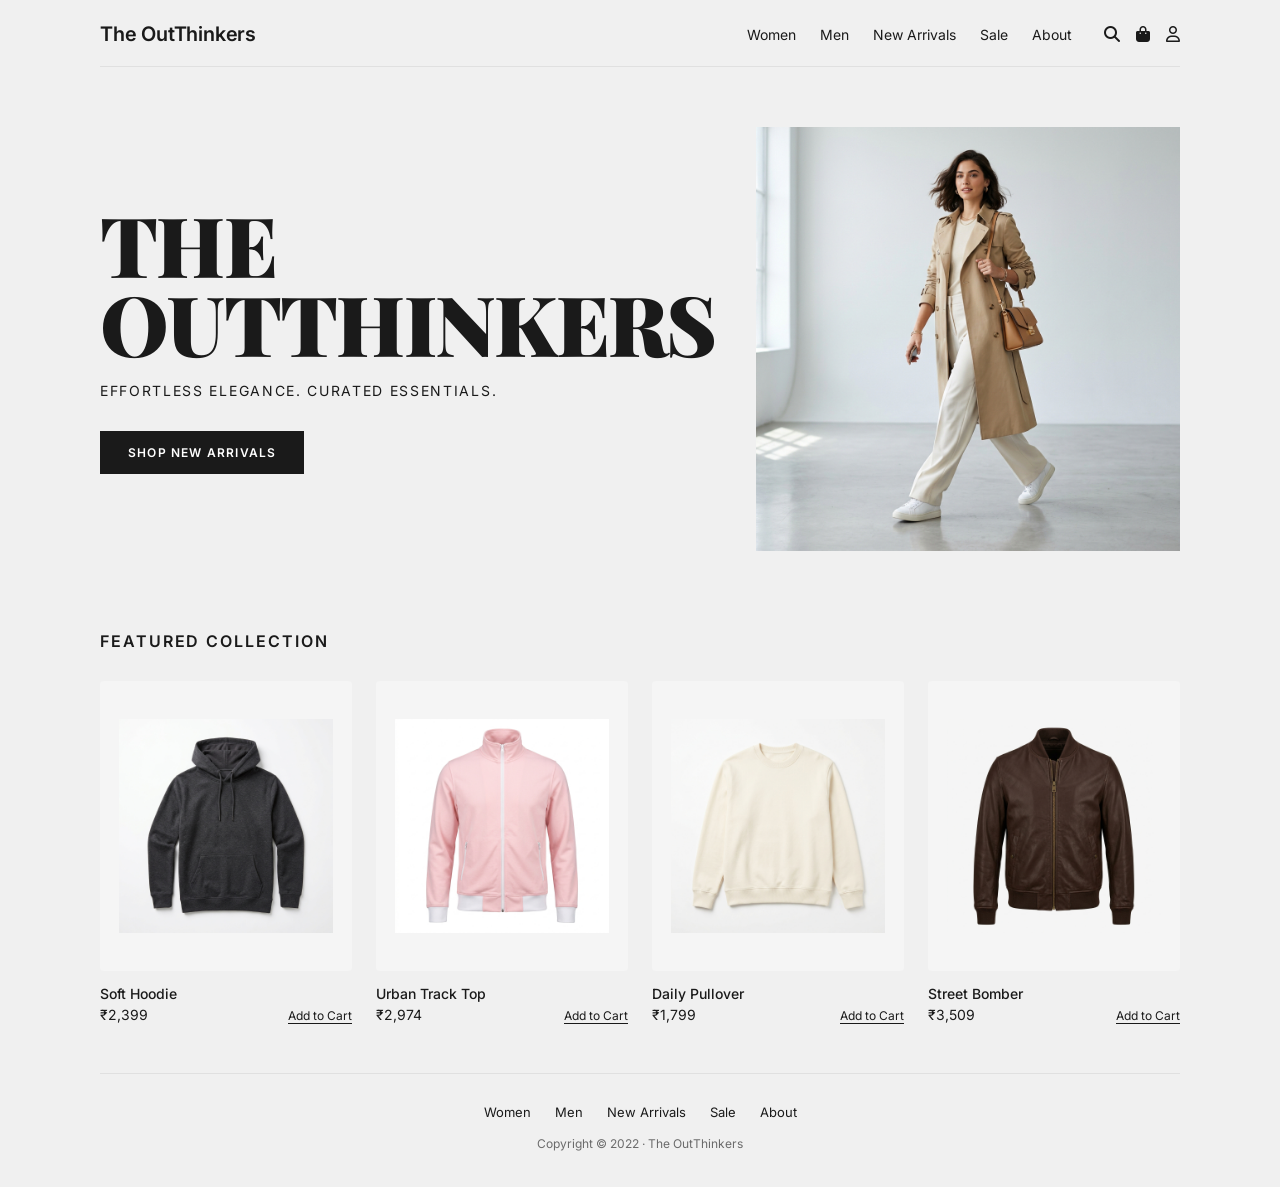
==== index.html @ f1b812b6 "Initial commit — The OutThinkers e-commerce site" ====
<!DOCTYPE html>
<html lang="en">
<head>
  <meta charset="UTF-8">
  <meta name="viewport" content="width=device-width, initial-scale=1.0">
  <meta name="description" content="The OutThinkers — Effortless elegance. Curated essentials. Shop women's and men's fashion.">
  <title>The OutThinkers</title>
  <link rel="icon" type="image/png" href="images/favicon.png">
  <link rel="preconnect" href="https://fonts.googleapis.com">
  <link rel="preconnect" href="https://fonts.gstatic.com" crossorigin>
  <link href="https://fonts.googleapis.com/css2?family=Inter:wght@400;500;600&family=Playfair+Display:wght@700;800;900&display=swap" rel="stylesheet">
  <link rel="stylesheet" href="https://cdnjs.cloudflare.com/ajax/libs/font-awesome/6.5.0/css/all.min.css">
  <link rel="stylesheet" href="css/index.css">
</head>
<body>
  <div class="page-shell">

    <!-- ───── Header / Navbar ───── -->
    <header class="topbar" id="topbar">
      <a class="brand" href="index.html" aria-label="The OutThinkers home">
        <span class="brand-name">The OutThinkers</span>
      </a>

      <div class="topbar-right">
        <nav class="site-nav" aria-label="Main navigation">
          <a href="women.html">Women</a>
          <a href="men.html">Men</a>
          <a href="new-arrivals.html">New Arrivals</a>
          <a href="sale.html">Sale</a>
          <a href="about.html">About</a>
        </nav>

        <div class="icon-actions">
          <a href="search.html" aria-label="Search" id="searchIcon"><i class="fa-solid fa-magnifying-glass"></i></a>
          <a href="cart.html" aria-label="View cart" id="cartIcon"><i class="fa-solid fa-bag-shopping"></i></a>
          <a href="account.html" aria-label="Account" id="accountIcon"><i class="fa-regular fa-user"></i></a>
        </div>
      </div>
    </header>

    <main>

      <!-- ───── Hero ───── -->
      <section class="hero" id="hero">
        <div class="hero-copy">
          <h1>THE<br>OUTTHINKERS</h1>
          <p class="hero-tagline">EFFORTLESS ELEGANCE. CURATED ESSENTIALS.</p>
          <a href="new-arrivals.html" class="btn-shop" id="shopNewArrivals">SHOP NEW ARRIVALS</a>
        </div>
        <div class="hero-image">
          <img src="images/hero-model.png" alt="Model in beige trench coat — The OutThinkers new arrivals">
        </div>
      </section>

      <!-- ───── Featured Collection ───── -->
      <section class="featured" id="featuredCollection">
        <h2 class="featured-heading">FEATURED COLLECTION</h2>

        <div class="product-grid" id="productGrid">

          <article class="product-card" data-product-id="home-1" data-mrp="2999" data-discount="20" data-category="Home Collection">
            <div class="product-img-wrap">
              <img src="images/soft-hoodie.png" alt="Soft Hoodie">
            </div>
            <div class="product-info">
              <div class="product-details">
                <h3>Soft Hoodie</h3>
                <p class="price">₹2,399</p>
              </div>
              <button class="add-to-cart" data-product="home-1">Add to Cart</button>
            </div>
          </article>

          <article class="product-card" data-product-id="home-2" data-mrp="3499" data-discount="15" data-category="Home Collection">
            <div class="product-img-wrap">
              <img src="images/urban-track-top.png" alt="Urban Track Top">
            </div>
            <div class="product-info">
              <div class="product-details">
                <h3>Urban Track Top</h3>
                <p class="price">₹2,974</p>
              </div>
              <button class="add-to-cart" data-product="home-2">Add to Cart</button>
            </div>
          </article>

          <article class="product-card" data-product-id="home-3" data-mrp="1999" data-discount="10" data-category="Home Collection">
            <div class="product-img-wrap">
              <img src="images/daily-pullover.png" alt="Daily Pullover">
            </div>
            <div class="product-info">
              <div class="product-details">
                <h3>Daily Pullover</h3>
                <p class="price">₹1,799</p>
              </div>
              <button class="add-to-cart" data-product="home-3">Add to Cart</button>
            </div>
          </article>

          <article class="product-card" data-product-id="home-4" data-mrp="4499" data-discount="22" data-category="Home Collection">
            <div class="product-img-wrap">
              <img src="images/street-bomber.png" alt="Street Bomber">
            </div>
            <div class="product-info">
              <div class="product-details">
                <h3>Street Bomber</h3>
                <p class="price">₹3,509</p>
              </div>
              <button class="add-to-cart" data-product="home-4">Add to Cart</button>
            </div>
          </article>

        </div>
      </section>

    </main>

    <!-- ───── Footer ───── -->
    <footer class="site-footer" id="siteFooter">
      <nav class="footer-nav" aria-label="Footer navigation">
        <a href="women.html">Women</a>
        <a href="men.html">Men</a>
        <a href="new-arrivals.html">New Arrivals</a>
        <a href="sale.html">Sale</a>
        <a href="about.html">About</a>
      </nav>
      <p class="copyright">Copyright &copy; 2022 · The OutThinkers</p>
    </footer>

  </div>

  <script src="js/cartManager.js"></script>
  <script src="js/index.js"></script>
</body>
</html>
---- css/index.css ----
/* ══════════════════════════════════════════
   The OutThinkers – index.css
   Matches the uploaded reference design
   ══════════════════════════════════════════ */

/* ── Reset & Base ───────────────────────── */
*,
*::before,
*::after {
  margin: 0;
  padding: 0;
  box-sizing: border-box;
}

:root {
  --bg: #f0f0f0;
  --card-bg: #f5f5f5;
  --ink: #1a1a1a;
  --muted: #6b6b6b;
  --border: #e0e0e0;
  --font-sans: "Inter", system-ui, sans-serif;
  --font-serif: "Playfair Display", "Georgia", serif;
}

html {
  scroll-behavior: smooth;
}

body {
  font-family: var(--font-sans);
  background: var(--bg);
  color: var(--ink);
  -webkit-font-smoothing: antialiased;
  -moz-osx-font-smoothing: grayscale;
}

a {
  color: inherit;
  text-decoration: none;
}

img {
  display: block;
  max-width: 100%;
}

button {
  font-family: inherit;
  cursor: pointer;
}

/* ── Page Shell ─────────────────────────── */
.page-shell {
  max-width: 1160px;
  margin: 0 auto;
  padding: 0 40px;
}

/* ══════════════════════════════════════════
   HEADER / TOPBAR
   ══════════════════════════════════════════ */
.topbar {
  display: flex;
  align-items: center;
  justify-content: space-between;
  padding: 22px 0 20px;
  border-bottom: 1px solid var(--border);
}

.brand {
  display: inline-flex;
  align-items: center;
  gap: 0;
}

.brand-name {
  font-family: var(--font-sans);
  font-weight: 600;
  font-size: 20px;
  letter-spacing: -0.01em;
  color: var(--ink);
}

.topbar-right {
  display: flex;
  align-items: center;
  gap: 32px;
}

.site-nav {
  display: flex;
  gap: 24px;
  align-items: center;
}

.site-nav a {
  font-size: 14px;
  font-weight: 400;
  color: var(--ink);
  transition: opacity 0.2s ease;
}

.site-nav a:hover {
  opacity: 0.6;
}

.icon-actions {
  display: flex;
  gap: 16px;
  align-items: center;
}

.icon-actions a {
  font-size: 16px;
  color: var(--ink);
  transition: opacity 0.2s ease;
}

.icon-actions a:hover {
  opacity: 0.55;
}

/* ══════════════════════════════════════════
   HERO
   ══════════════════════════════════════════ */
.hero {
  display: grid;
  grid-template-columns: 1fr 1fr;
  align-items: center;
  gap: 40px;
  padding: 60px 0 50px;
  min-height: 500px;
}

.hero-copy {
  display: flex;
  flex-direction: column;
  gap: 0;
}

.hero-copy h1 {
  font-family: var(--font-serif);
  font-weight: 900;
  font-size: clamp(52px, 6.5vw, 90px);
  line-height: 0.95;
  letter-spacing: -0.02em;
  color: var(--ink);
  margin-bottom: 20px;
}

.hero-tagline {
  font-family: var(--font-sans);
  font-size: 14px;
  font-weight: 400;
  letter-spacing: 0.12em;
  color: var(--ink);
  margin-bottom: 32px;
}

.btn-shop {
  display: inline-block;
  background: var(--ink);
  color: #fff;
  font-size: 12px;
  font-weight: 600;
  letter-spacing: 0.1em;
  padding: 14px 28px;
  border: none;
  transition: background 0.25s ease, transform 0.2s ease;
  align-self: flex-start;
}

.btn-shop:hover {
  background: #333;
  transform: translateY(-1px);
}

.hero-image {
  display: flex;
  justify-content: center;
  align-items: flex-end;
  overflow: hidden;
}

.hero-image img {
  width: 100%;
  max-width: 480px;
  height: auto;
  object-fit: cover;
  object-position: top center;
}

/* ══════════════════════════════════════════
   FEATURED COLLECTION
   ══════════════════════════════════════════ */
.featured {
  padding: 30px 0 50px;
}

.featured-heading {
  font-family: var(--font-sans);
  font-weight: 600;
  font-size: 16px;
  letter-spacing: 0.12em;
  color: var(--ink);
  margin-bottom: 30px;
}

.product-grid {
  display: grid;
  grid-template-columns: repeat(4, 1fr);
  gap: 24px;
}

/* ── Product Card ──────────────────────── */
.product-card {
  display: flex;
  flex-direction: column;
}

.product-img-wrap {
  background: var(--card-bg);
  border-radius: 4px;
  overflow: hidden;
  aspect-ratio: 1 / 1.15;
  display: flex;
  align-items: center;
  justify-content: center;
  margin-bottom: 14px;
}

.product-img-wrap img {
  width: 85%;
  height: 85%;
  object-fit: contain;
  transition: transform 0.35s ease;
}

.product-card:hover .product-img-wrap img {
  transform: scale(1.05);
}

.product-info {
  display: flex;
  align-items: flex-end;
  justify-content: space-between;
  gap: 8px;
}

.product-details h3 {
  font-family: var(--font-sans);
  font-size: 14px;
  font-weight: 500;
  color: var(--ink);
  margin-bottom: 4px;
}

.product-details .price {
  font-family: var(--font-sans);
  font-size: 14px;
  font-weight: 400;
  color: var(--ink);
}

.add-to-cart {
  background: none;
  border: none;
  font-size: 12px;
  font-weight: 400;
  color: var(--ink);
  padding: 0;
  text-decoration: underline;
  text-underline-offset: 3px;
  white-space: nowrap;
  transition: opacity 0.2s ease;
}

.add-to-cart:hover {
  opacity: 0.6;
}

/* ══════════════════════════════════════════
   FOOTER
   ══════════════════════════════════════════ */
.site-footer {
  border-top: 1px solid var(--border);
  padding: 30px 0 36px;
  text-align: center;
}

.footer-nav {
  display: flex;
  justify-content: center;
  gap: 24px;
  margin-bottom: 16px;
}

.footer-nav a {
  font-size: 13px;
  font-weight: 400;
  color: var(--ink);
  transition: opacity 0.2s ease;
}

.footer-nav a:hover {
  opacity: 0.6;
}

.copyright {
  font-size: 12px;
  color: var(--muted);
}

/* ══════════════════════════════════════════
   RESPONSIVE
   ══════════════════════════════════════════ */
@media (max-width: 960px) {
  .page-shell {
    padding: 0 24px;
  }

  .hero {
    grid-template-columns: 1fr;
    gap: 30px;
    padding: 40px 0;
    min-height: auto;
  }

  .hero-copy h1 {
    font-size: 56px;
  }

  .hero-image img {
    max-width: 360px;
  }

  .product-grid {
    grid-template-columns: repeat(2, 1fr);
    gap: 20px;
  }

  .topbar-right {
    gap: 20px;
  }

  .site-nav {
    gap: 16px;
  }

  .site-nav a {
    font-size: 13px;
  }
}

@media (max-width: 640px) {
  .page-shell {
    padding: 0 16px;
  }

  .topbar {
    flex-wrap: wrap;
    gap: 12px;
    padding: 16px 0;
  }

  .topbar-right {
    flex-wrap: wrap;
    gap: 12px;
  }

  .site-nav {
    order: 3;
    width: 100%;
    justify-content: center;
    flex-wrap: wrap;
    gap: 12px;
  }

  .hero {
    padding: 30px 0;
    text-align: center;
  }

  .hero-copy h1 {
    font-size: 44px;
  }

  .btn-shop {
    align-self: center;
  }

  .hero-image img {
    max-width: 280px;
  }

  .product-grid {
    grid-template-columns: 1fr 1fr;
    gap: 16px;
  }

  .product-info {
    flex-direction: column;
    align-items: flex-start;
    gap: 6px;
  }

  .footer-nav {
    flex-wrap: wrap;
    gap: 14px;
  }
}
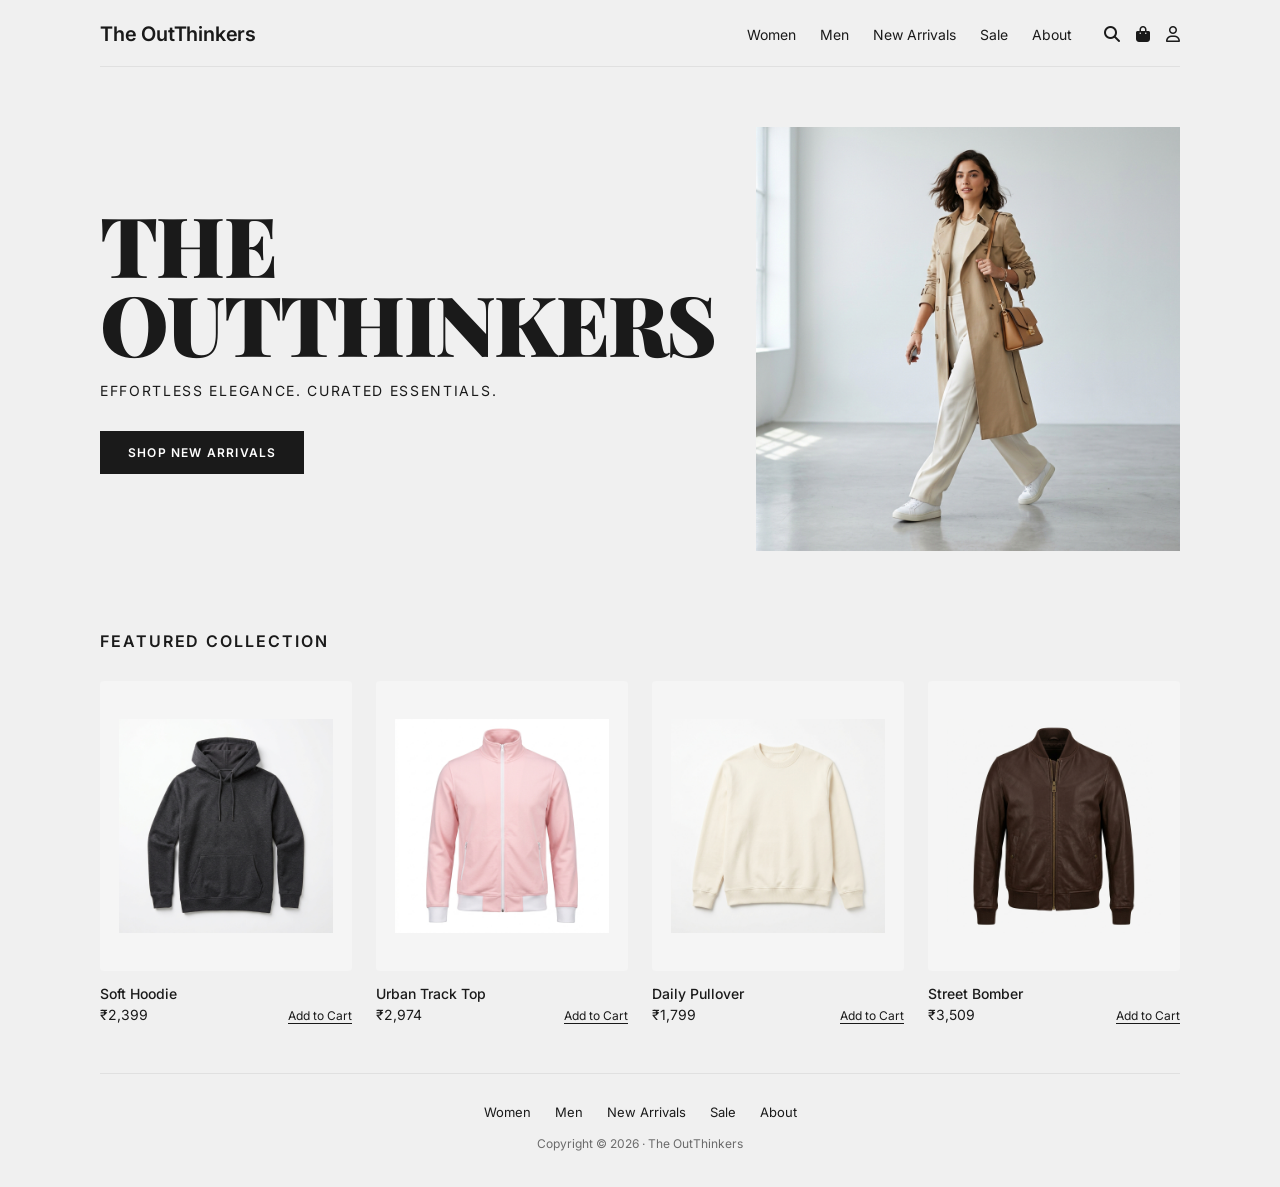
==== commit 10918c77: "Update copyright year to 2026 across all pages" ====
--- a/index.html
+++ b/index.html
@@ -124,7 +124,7 @@
         <a href="sale.html">Sale</a>
         <a href="about.html">About</a>
       </nav>
-      <p class="copyright">Copyright &copy; 2022 · The OutThinkers</p>
+      <p class="copyright">Copyright &copy; 2026 · The OutThinkers</p>
     </footer>
 
   </div>
